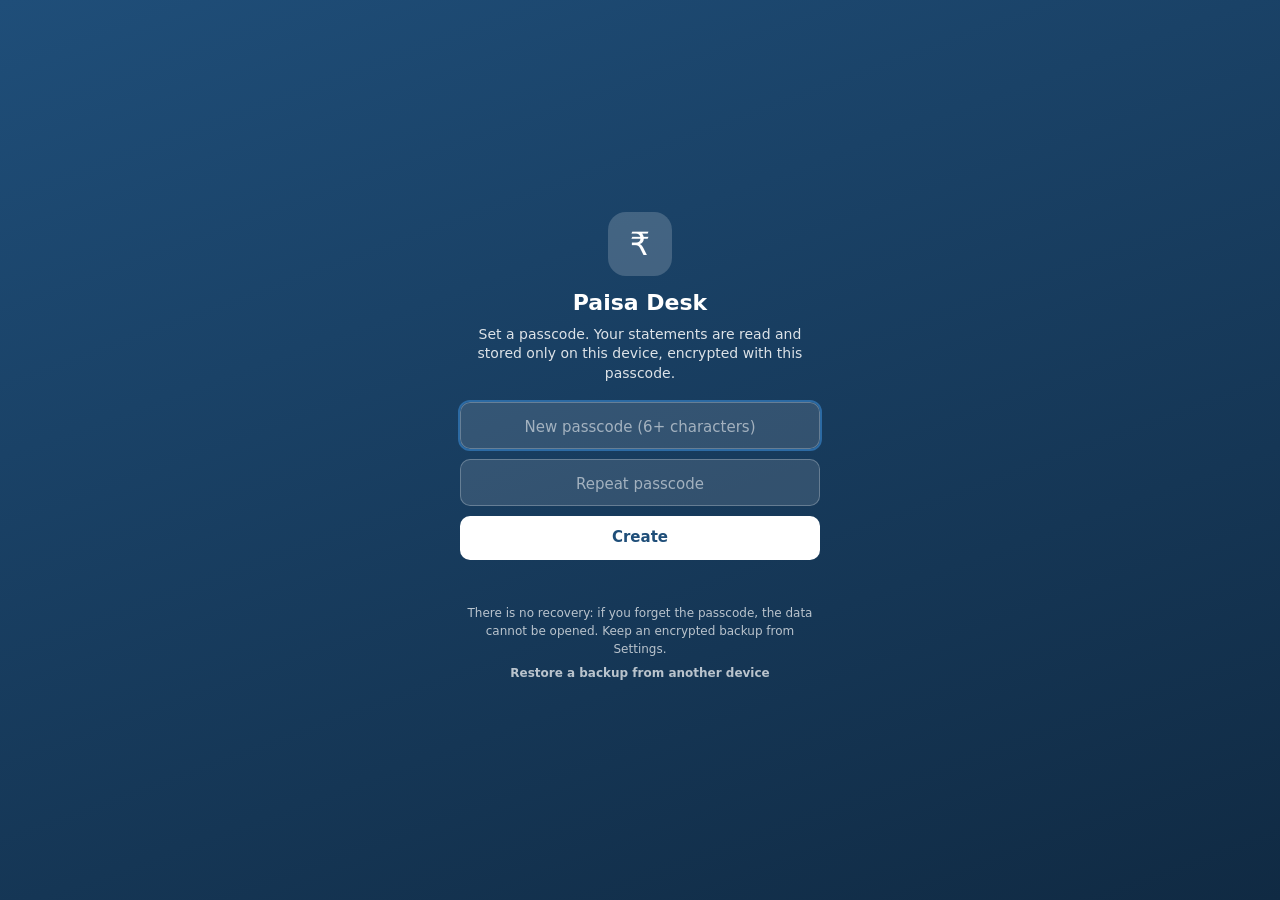
==== index.html @ b444025b "Paisa Desk: on-device personal finance PWA (bank, Paytm, CIBIL import; spends, budgets, loans, net w" ====
<!doctype html>
<html lang="en-IN">
<head>
  <meta charset="utf-8">
  <meta name="viewport" content="width=device-width, initial-scale=1, viewport-fit=cover">
  <meta name="theme-color" content="#1f4e79">
  <meta name="description" content="Personal money manager: bank, Paytm and CIBIL statements read on your own device.">
  <meta name="referrer" content="no-referrer">
  <meta http-equiv="Content-Security-Policy" content="default-src 'self'; script-src 'self'; style-src 'self' 'unsafe-inline'; img-src 'self' data: blob:; connect-src 'self'; worker-src 'self' blob:; object-src 'none'; base-uri 'self'; form-action 'self'">
  <title>Paisa Desk</title>
  <link rel="manifest" href="manifest.json">
  <link rel="icon" href="icons/icon.svg" type="image/svg+xml">
  <link rel="apple-touch-icon" href="icons/icon-192.png">
  <link rel="stylesheet" href="styles.css">
</head>
<body>
  <div id="lock" class="lock" hidden></div>
  <div id="app" hidden>
    <header class="top">
      <div class="brand"><span class="logo">₹</span> Paisa Desk</div>
      <div class="top-r">
        <span id="saved" class="saved" aria-live="polite"></span>
        <button class="icon-btn" data-act="lock" aria-label="Lock">🔒</button>
        <button class="icon-btn" data-act="settings" aria-label="Settings">⚙️</button>
      </div>
    </header>
    <main id="view"></main>
    <nav class="tabs" id="tabs">
      <button data-tab="home"><span>🏠</span>Home</button>
      <button data-tab="spends"><span>📋</span>Spends</button>
      <button data-tab="import" class="tab-add"><span>⬆️</span>Import</button>
      <button data-tab="loans"><span>🏦</span>Loans</button>
      <button data-tab="plan"><span>🎯</span>Plan</button>
    </nav>
  </div>
  <div id="sheet" class="sheet" hidden><div class="sheet-bg" data-act="close"></div><div class="sheet-body" id="sheetBody"></div></div>
  <div id="toast" class="toast" hidden></div>
  <script src="vendor/pdf.min.js"></script>
  <script src="vendor/xlsx.full.min.js"></script>
  <script src="js/parse.js"></script>
  <script src="js/cibil.js"></script>
  <script src="js/cat.js"></script>
  <script src="js/store.js"></script>
  <script src="js/app.js"></script>
</body>
</html>
---- styles.css ----
:root {
  --bg: #f4f6f9; --card: #ffffff; --ink: #14202e; --ink2: #4a5869; --muted: #7b8796; --line: #e3e8ef;
  --brand: #1f4e79; --brand2: #2c6aa3; --brandSoft: #e6eef7;
  --in: #2a78d6; --out: #e07a2f; --inv: #7a5bd1;
  --good: #1f8a4c; --warn: #b7791f; --bad: #c53030; --goodSoft: #e3f4ea; --warnSoft: #fbf1dc; --badSoft: #fbe5e5;
  --r: 14px; --shadow: 0 1px 2px rgba(20, 32, 46, .06), 0 2px 8px rgba(20, 32, 46, .05);
  color-scheme: light;
}
@media (prefers-color-scheme: dark) {
  :root {
    --bg: #0f1620; --card: #17212d; --ink: #e8edf3; --ink2: #b3bfcc; --muted: #8494a6; --line: #273445;
    --brand: #6ea8dc; --brand2: #8bbbe6; --brandSoft: #1c2d40;
    --in: #5b9be6; --out: #f0975a; --inv: #a08ae6;
    --good: #4cc27f; --warn: #e2b04a; --bad: #f07171; --goodSoft: #173325; --warnSoft: #3a2f17; --badSoft: #3d1d1d;
    --shadow: none; color-scheme: dark;
  }
}
* { box-sizing: border-box; }
html, body { margin: 0; background: var(--bg); color: var(--ink); font: 15px/1.4 system-ui, -apple-system, "Segoe UI", Roboto, sans-serif; -webkit-text-size-adjust: 100%; }
button, input, select, textarea { font: inherit; color: inherit; }
button { cursor: pointer; }
[hidden] { display: none !important; }
.num { font-variant-numeric: tabular-nums; }

/* top bar + tabs */
.top { position: sticky; top: 0; z-index: 5; display: flex; align-items: center; justify-content: space-between; padding: calc(10px + env(safe-area-inset-top)) 16px 10px; background: var(--brand); color: #fff; }
@media (prefers-color-scheme: dark) { .top { background: #13283d; } }
.brand { font-weight: 700; font-size: 17px; display: flex; align-items: center; gap: 8px; }
.logo { display: inline-grid; place-items: center; width: 28px; height: 28px; border-radius: 8px; background: rgba(255, 255, 255, .18); font-size: 16px; }
.top-r { display: flex; align-items: center; gap: 4px; }
.saved { font-size: 12px; opacity: .8; margin-right: 4px; }
.icon-btn { background: none; border: 0; width: 40px; height: 40px; border-radius: 10px; font-size: 18px; }
.icon-btn:hover { background: rgba(255, 255, 255, .12); }
main { max-width: 760px; margin: 0 auto; padding: 14px 16px calc(96px + env(safe-area-inset-bottom)); }
.tabs { position: fixed; bottom: 0; left: 0; right: 0; z-index: 5; display: flex; justify-content: center; background: var(--card); border-top: 1px solid var(--line); padding-bottom: env(safe-area-inset-bottom); }
.tabs button { flex: 1; max-width: 150px; background: none; border: 0; padding: 8px 2px 9px; font-size: 11.5px; color: var(--muted); display: flex; flex-direction: column; align-items: center; gap: 2px; }
.tabs button span { font-size: 19px; filter: grayscale(1); opacity: .7; }
.tabs button.on { color: var(--brand); font-weight: 600; }
.tabs button.on span { filter: none; opacity: 1; }

/* building blocks */
h2 { font-size: 17px; margin: 22px 0 10px; }
h2:first-child { margin-top: 4px; }
h3 { font-size: 15px; margin: 0 0 8px; }
.card { background: var(--card); border-radius: var(--r); box-shadow: var(--shadow); border: 1px solid var(--line); padding: 14px; margin-bottom: 12px; }
.muted { color: var(--muted); }
.small { font-size: 13px; }
.tiny { font-size: 12px; }
.row { display: flex; align-items: center; gap: 10px; }
.between { justify-content: space-between; }
.wrap { flex-wrap: wrap; }
.grow { flex: 1; min-width: 0; }
.right { text-align: right; }
.ellip { white-space: nowrap; overflow: hidden; text-overflow: ellipsis; }
.btn { border: 1px solid var(--line); background: var(--card); border-radius: 10px; padding: 10px 14px; min-height: 44px; font-weight: 600; }
.btn.pri { background: var(--brand); border-color: var(--brand); color: #fff; }
@media (prefers-color-scheme: dark) { .btn.pri { color: #0f1620; } }
.btn.danger { color: var(--bad); }
.btn.sm { min-height: 34px; padding: 6px 10px; font-size: 13px; }
.btn.block { width: 100%; }
.btn:disabled { opacity: .5; cursor: default; }
.link { background: none; border: 0; color: var(--brand); font-weight: 600; padding: 6px 0; }
input[type=text], input[type=number], input[type=password], input[type=date], input[type=search], select, textarea {
  width: 100%; border: 1px solid var(--line); background: var(--bg); border-radius: 10px; padding: 10px 12px; min-height: 44px;
}
input:focus, select:focus, textarea:focus { outline: 2px solid var(--brand2); outline-offset: 0; }
label.f { display: block; font-size: 13px; color: var(--ink2); margin: 10px 0 4px; }
.grid2 { display: grid; grid-template-columns: 1fr 1fr; gap: 10px; }
.chips { display: flex; gap: 6px; overflow-x: auto; padding-bottom: 4px; scrollbar-width: none; }
.chip { flex: none; border: 1px solid var(--line); background: var(--card); border-radius: 999px; padding: 6px 12px; font-size: 13px; white-space: nowrap; }
.chip.on { background: var(--brand); color: #fff; border-color: var(--brand); }
@media (prefers-color-scheme: dark) { .chip.on { color: #0f1620; } }
.pill { display: inline-block; border-radius: 999px; padding: 2px 8px; font-size: 12px; font-weight: 600; }
.pill.good { background: var(--goodSoft); color: var(--good); }
.pill.warn { background: var(--warnSoft); color: var(--warn); }
.pill.bad { background: var(--badSoft); color: var(--bad); }
.pill.info { background: var(--brandSoft); color: var(--brand); }

/* month switcher */
.month { display: flex; align-items: center; justify-content: space-between; margin-bottom: 12px; }
.month b { font-size: 17px; }
.month button { width: 44px; height: 40px; border-radius: 10px; border: 1px solid var(--line); background: var(--card); font-size: 18px; }

/* KPI tiles */
.tiles { display: grid; grid-template-columns: 1fr 1fr; gap: 10px; margin-bottom: 12px; }
.tile { background: var(--card); border: 1px solid var(--line); border-radius: var(--r); padding: 12px 14px; box-shadow: var(--shadow); }
.tile .k { font-size: 12.5px; color: var(--muted); }
.tile .v { font-size: 22px; font-weight: 700; margin-top: 2px; }
.tile .s { font-size: 12px; color: var(--ink2); margin-top: 2px; }
@media (min-width: 640px) { .tiles { grid-template-columns: repeat(4, 1fr); } }

/* alerts */
.alert { display: flex; gap: 10px; align-items: flex-start; padding: 10px 12px; border-radius: 12px; margin-bottom: 8px; font-size: 14px; }
.alert.bad { background: var(--badSoft); } .alert.warn { background: var(--warnSoft); } .alert.info { background: var(--brandSoft); } .alert.good { background: var(--goodSoft); }
.alert .ic { font-size: 16px; line-height: 1.3; }

/* bars */
.bar { height: 8px; border-radius: 99px; background: var(--line); overflow: hidden; }
.bar > i { display: block; height: 100%; border-radius: 99px; background: var(--brand2); }
.bar > i.warn { background: var(--warn); } .bar > i.bad { background: var(--bad); } .bar > i.good { background: var(--good); }
.catrow { display: grid; grid-template-columns: 26px 1fr auto; gap: 4px 10px; align-items: center; padding: 8px 0; border-bottom: 1px solid var(--line); background: none; border-left: 0; border-right: 0; border-top: 0; width: 100%; text-align: left; }
.catrow:last-child { border-bottom: 0; }
.catrow .bar { grid-column: 2 / 4; height: 6px; }
.catrow .bar > i { background: var(--out); }

/* chart */
.chart svg { width: 100%; height: auto; display: block; overflow: visible; }
.chart .ax { font-size: 10.5px; fill: var(--muted); }
.legend { display: flex; gap: 14px; font-size: 12.5px; color: var(--ink2); margin: 2px 0 8px; }
.legend i { display: inline-block; width: 10px; height: 10px; border-radius: 3px; margin-right: 5px; vertical-align: -1px; }
.tip { position: fixed; z-index: 30; pointer-events: none; background: var(--ink); color: var(--bg); font-size: 12.5px; padding: 6px 9px; border-radius: 8px; white-space: nowrap; box-shadow: 0 4px 14px rgba(0, 0, 0, .2); }

/* transactions */
.day { font-size: 12.5px; color: var(--muted); font-weight: 600; margin: 14px 2px 6px; display: flex; justify-content: space-between; }
.tx { display: grid; grid-template-columns: 34px 1fr auto; gap: 10px; align-items: center; padding: 10px 12px; background: var(--card); border: 1px solid var(--line); border-radius: 12px; margin-bottom: 6px; width: 100%; text-align: left; }
.tx .ic { width: 34px; height: 34px; border-radius: 10px; background: var(--brandSoft); display: grid; place-items: center; font-size: 16px; }
.tx .m { font-weight: 600; }
.tx .d { font-size: 12px; color: var(--muted); }
.tx .a { font-weight: 700; text-align: right; }
.tx .a.in { color: var(--good); }
.tx .a.x { color: var(--muted); font-weight: 500; }
.filters { display: grid; gap: 8px; margin-bottom: 8px; }
.filters .grid3 { display: grid; grid-template-columns: repeat(3, 1fr); gap: 8px; }
.filters select { min-height: 40px; padding: 6px 8px; font-size: 13px; }
.sumbar { display: flex; gap: 14px; font-size: 13px; color: var(--ink2); margin: 6px 2px; flex-wrap: wrap; }

/* import */
.drop { border: 2px dashed var(--line); border-radius: var(--r); padding: 26px 16px; text-align: center; background: var(--card); }
.drop.over { border-color: var(--brand2); background: var(--brandSoft); }
.drop .big { font-size: 34px; }
.prev table { width: 100%; border-collapse: collapse; font-size: 12.5px; margin-top: 8px; }
.prev td { padding: 5px 4px; border-bottom: 1px solid var(--line); vertical-align: top; }
.prev td.r { text-align: right; white-space: nowrap; }
.kv { display: grid; grid-template-columns: auto 1fr; gap: 4px 12px; font-size: 13.5px; }
.kv dt { color: var(--muted); } .kv dd { margin: 0; font-weight: 600; text-align: right; }
.tbl-wrap { overflow-x: auto; }

/* loans */
.score { display: flex; align-items: center; gap: 16px; }
.gauge { width: 92px; height: 92px; border-radius: 50%; display: grid; place-items: center; flex: none; }
.gauge b { font-size: 24px; display: block; text-align: center; line-height: 1; }
.gauge span { font-size: 11px; color: var(--muted); }
.loan .top-l { display: flex; justify-content: space-between; gap: 10px; }
.loan .name { font-weight: 700; }
.loan .facts { display: grid; grid-template-columns: repeat(3, 1fr); gap: 8px; margin-top: 10px; font-size: 13px; }
.loan .facts div span { display: block; font-size: 11.5px; color: var(--muted); }

/* sheet */
.sheet { position: fixed; inset: 0; z-index: 20; display: flex; align-items: flex-end; justify-content: center; }
.sheet-bg { position: absolute; inset: 0; background: rgba(8, 14, 22, .45); }
.sheet-body { position: relative; width: 100%; max-width: 560px; max-height: 88vh; overflow-y: auto; background: var(--card); border-radius: 18px 18px 0 0; padding: 18px 16px calc(18px + env(safe-area-inset-bottom)); animation: up .18s ease-out; }
@media (min-width: 640px) { .sheet { align-items: center; } .sheet-body { border-radius: 18px; } }
@keyframes up { from { transform: translateY(30px); opacity: .5; } to { transform: none; opacity: 1; } }
.sheet-body h3 { font-size: 17px; margin-bottom: 4px; }
.catgrid { display: grid; grid-template-columns: repeat(auto-fill, minmax(140px, 1fr)); gap: 6px; margin-top: 8px; }
.catgrid button { border: 1px solid var(--line); background: var(--bg); border-radius: 10px; padding: 8px; text-align: left; font-size: 13px; min-height: 40px; }
.catgrid button.on { border-color: var(--brand); background: var(--brandSoft); font-weight: 600; }
.switch { display: flex; align-items: center; gap: 10px; padding: 10px 0; font-size: 14px; }
.switch input { width: 20px; height: 20px; }

/* lock */
.lock { min-height: 100vh; display: grid; place-items: center; padding: 24px 16px; background: linear-gradient(160deg, #1f4e79, #102a43); color: #fff; }
.lock .box { width: 100%; max-width: 360px; text-align: center; }
.lock .logo { width: 64px; height: 64px; font-size: 32px; border-radius: 18px; margin: 0 auto 12px; }
.lock h1 { font-size: 22px; margin: 0 0 6px; }
.lock p { opacity: .85; font-size: 14px; margin: 0 0 18px; }
.lock input { background: rgba(255, 255, 255, .12); border-color: rgba(255, 255, 255, .25); color: #fff; text-align: center; font-size: 18px; letter-spacing: 2px; margin-bottom: 10px; }
.lock input::placeholder { color: rgba(255, 255, 255, .55); letter-spacing: 0; font-size: 15px; }
.lock .btn { width: 100%; background: #fff; color: #1f4e79; border: 0; }
.lock .err { color: #ffb3b3; min-height: 20px; font-size: 13.5px; margin-top: 8px; }
.lock .fine { font-size: 12px; opacity: .7; margin-top: 16px; line-height: 1.5; }

.toast { position: fixed; left: 50%; bottom: calc(84px + env(safe-area-inset-bottom)); transform: translateX(-50%); background: var(--ink); color: var(--bg); padding: 10px 16px; border-radius: 10px; font-size: 14px; z-index: 40; max-width: 90vw; }
.empty { text-align: center; padding: 30px 12px; color: var(--muted); }
.empty .big { font-size: 40px; margin-bottom: 6px; }
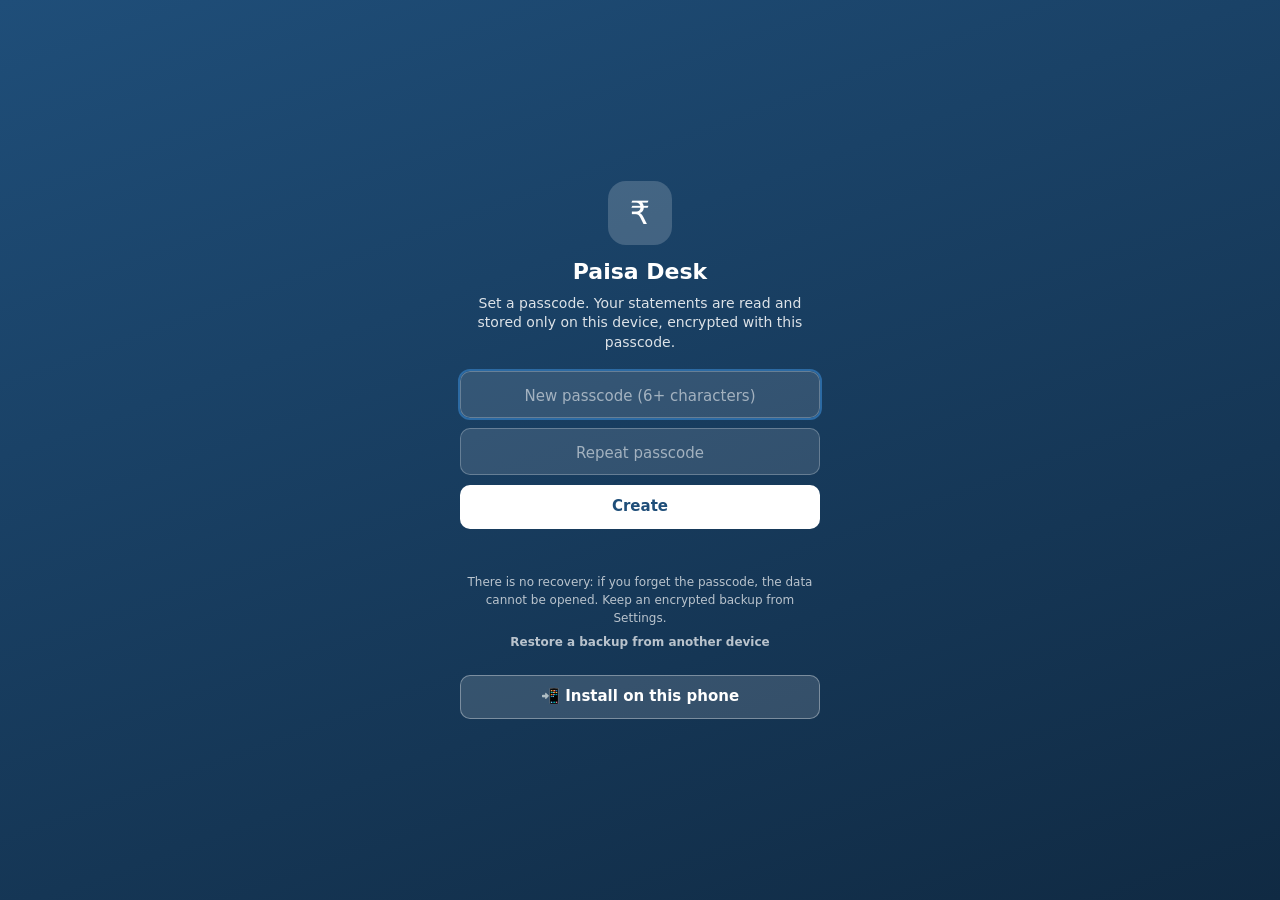
==== commit 6510a210: "Gmail: search and import statement attachments on-device; remember PDF passwords per sender Co-Autho" ====
--- a/index.html
+++ b/index.html
@@ -6,7 +6,7 @@
   <meta name="theme-color" content="#1f4e79">
   <meta name="description" content="Personal money manager: bank, Paytm and CIBIL statements read on your own device.">
   <meta name="referrer" content="no-referrer">
-  <meta http-equiv="Content-Security-Policy" content="default-src 'self'; script-src 'self'; style-src 'self' 'unsafe-inline'; img-src 'self' data: blob:; connect-src 'self'; worker-src 'self' blob:; object-src 'none'; base-uri 'self'; form-action 'self'">
+  <meta http-equiv="Content-Security-Policy" content="default-src 'self'; script-src 'self' https://accounts.google.com/gsi/client; style-src 'self' 'unsafe-inline' https://accounts.google.com/gsi/style; img-src 'self' data: blob:; connect-src 'self' https://gmail.googleapis.com https://accounts.google.com/gsi/; worker-src 'self' blob:; frame-src https://accounts.google.com/gsi/; object-src 'none'; base-uri 'self'; form-action 'self'">
   <title>Paisa Desk</title>
   <link rel="manifest" href="manifest.json">
   <link rel="icon" href="icons/icon.svg" type="image/svg+xml">
@@ -41,6 +41,7 @@
   <script src="js/cibil.js"></script>
   <script src="js/cat.js"></script>
   <script src="js/store.js"></script>
+  <script src="js/gmail.js"></script>
   <script src="js/app.js"></script>
 </body>
 </html>
